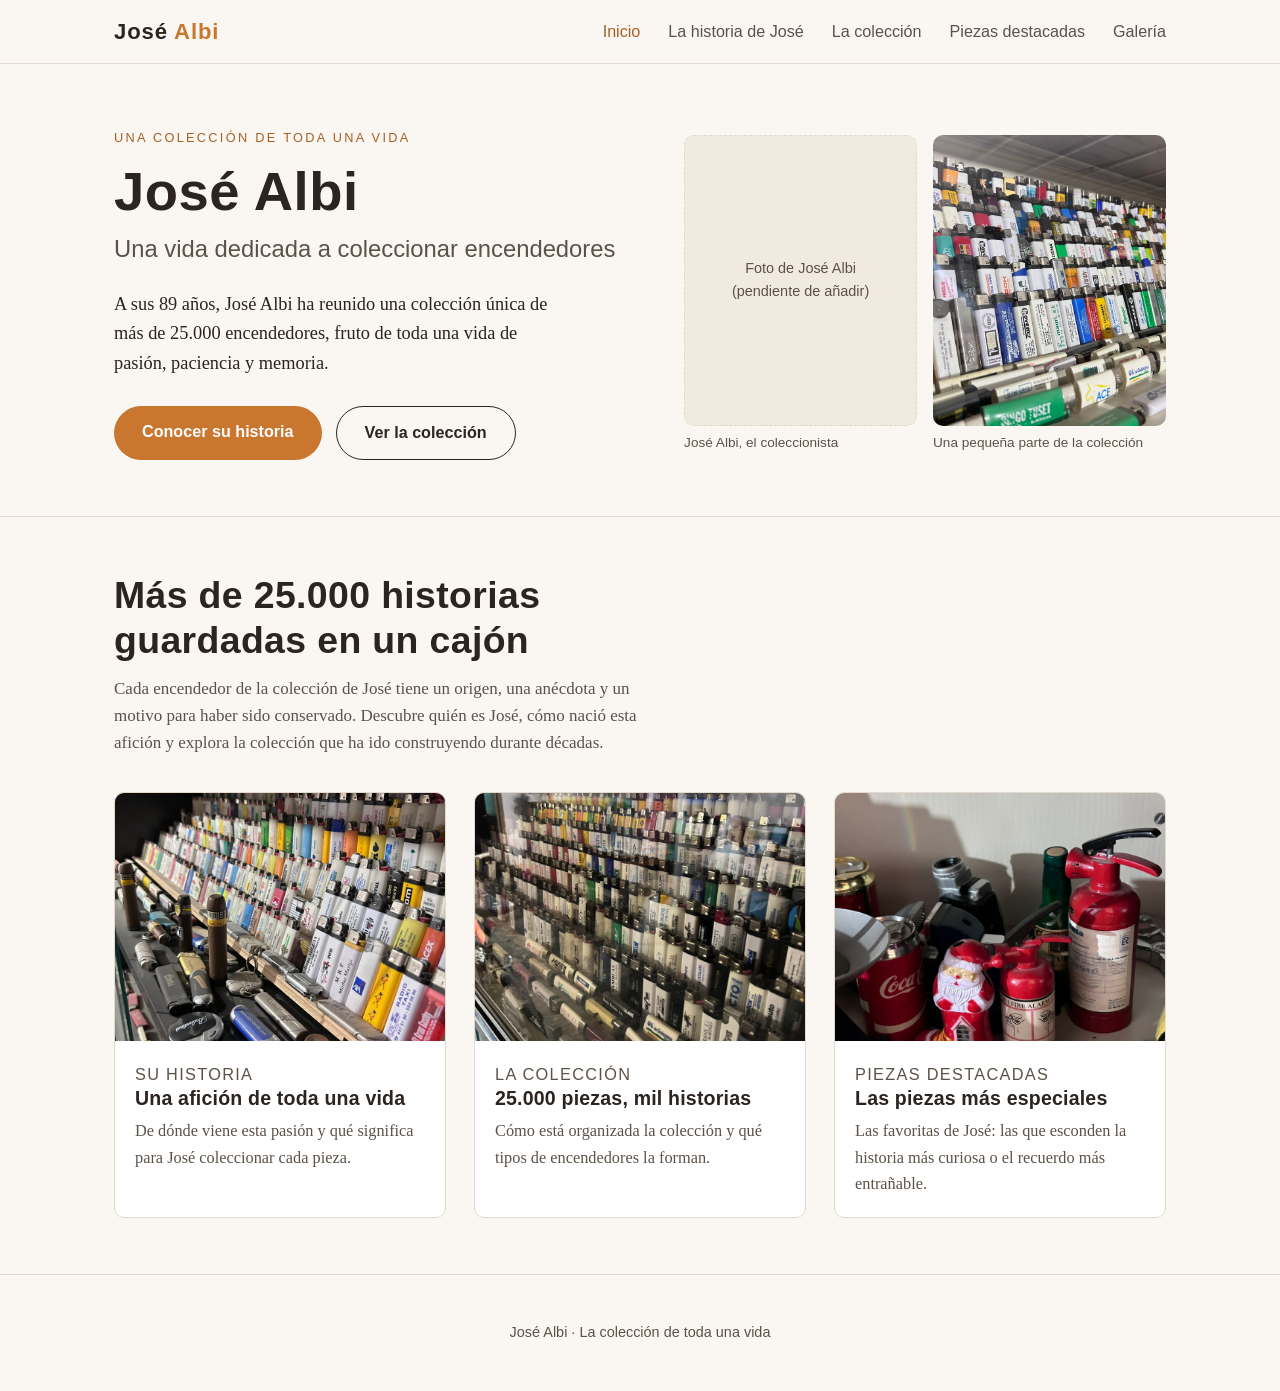
==== index.html @ 5bc04f51 "Primera versión de la web de la colección de José Albi Sitio estático con Inicio, historia, presenta" ====
<!DOCTYPE html>
<html lang="es">
<head>
  <meta charset="UTF-8">
  <meta name="viewport" content="width=device-width, initial-scale=1.0">
  <title>José Albi — Una vida dedicada a coleccionar encendedores</title>
  <link rel="stylesheet" href="css/style.css">
</head>
<body>
  <header class="site-header">
    <div class="container">
      <a class="logo" href="index.html">José <span>Albi</span></a>
      <button class="nav-toggle" aria-label="Abrir menú" aria-expanded="false">☰</button>
      <nav class="main-nav" aria-label="Navegación principal">
        <ul>
          <li><a href="index.html" aria-current="page">Inicio</a></li>
          <li><a href="historia.html">La historia de José</a></li>
          <li><a href="coleccion.html">La colección</a></li>
          <li><a href="destacadas.html">Piezas destacadas</a></li>
          <li><a href="galeria.html">Galería</a></li>
        </ul>
      </nav>
    </div>
  </header>

  <main>
    <section class="hero">
      <div class="container hero-grid">
        <div>
          <p class="eyebrow">Una colección de toda una vida</p>
          <h1 class="title">José Albi</h1>
          <p class="subtitle">Una vida dedicada a coleccionar encendedores</p>
          <p class="lead">
            A sus 89 años, José Albi ha reunido una colección única de más de
            25.000 encendedores, fruto de toda una vida de pasión, paciencia
            y memoria.
          </p>
          <div class="cta-group">
            <a class="btn btn-primary" href="historia.html">Conocer su historia</a>
            <a class="btn btn-secondary" href="coleccion.html">Ver la colección</a>
          </div>
        </div>
        <div class="hero-photos">
          <figure>
            <div class="placeholder-photo">Foto de José Albi<br>(pendiente de añadir)</div>
            <figcaption>José Albi, el coleccionista</figcaption>
          </figure>
          <figure>
            <img src="colección/17E8A53F-FF81-4F0A-8305-0D11C7539B52_1_102_a.jpeg" alt="Vista general de la colección de encendedores de José Albi, organizada en estanterías">
            <figcaption>Una pequeña parte de la colección</figcaption>
          </figure>
        </div>
      </div>
    </section>

    <section>
      <div class="container">
        <div class="section-head">
          <h2>Más de 25.000 historias guardadas en un cajón</h2>
          <p>
            Cada encendedor de la colección de José tiene un origen, una
            anécdota y un motivo para haber sido conservado. Descubre quién es
            José, cómo nació esta afición y explora la colección que ha ido
            construyendo durante décadas.
          </p>
        </div>
        <div class="grid grid-3">
          <div class="card">
            <img src="colección/AA9E5A08-5421-48D4-BB56-C6C11E9CA771_1_102_a.jpeg" alt="Estantería con encendedores de mesa y piezas variadas">
            <div class="card-body">
              <p class="card-meta">Su historia</p>
              <h3>Una afición de toda una vida</h3>
              <p>De dónde viene esta pasión y qué significa para José coleccionar cada pieza.</p>
            </div>
          </div>
          <div class="card">
            <img src="colección/95B652E9-B0F4-46FE-A92B-D5AFEC277E64_1_102_a.jpeg" alt="Vitrina con cientos de encendedores ordenados por filas">
            <div class="card-body">
              <p class="card-meta">La colección</p>
              <h3>25.000 piezas, mil historias</h3>
              <p>Cómo está organizada la colección y qué tipos de encendedores la forman.</p>
            </div>
          </div>
          <div class="card">
            <img src="colección/F68542F6-E15B-4B4D-825F-082A3F31CDB3_1_102_a.jpeg" alt="Encendedores con formas curiosas, como un extintor en miniatura o un Papá Noel">
            <div class="card-body">
              <p class="card-meta">Piezas destacadas</p>
              <h3>Las piezas más especiales</h3>
              <p>Las favoritas de José: las que esconden la historia más curiosa o el recuerdo más entrañable.</p>
            </div>
          </div>
        </div>
      </div>
    </section>
  </main>

  <footer class="site-footer">
    <div class="container">
      <p>José Albi · La colección de toda una vida</p>
    </div>
  </footer>

  <script src="js/main.js"></script>
</body>
</html>
---- css/style.css ----
/* Jalbi — La colección de José Albi */

:root {
  --color-bg: #faf7f2;
  --color-bg-alt: #f0eadf;
  --color-ink: #2b2420;
  --color-ink-soft: #5b5249;
  --color-accent: #c9762f;
  --color-accent-dark: #a85f22;
  --color-line: #e3dacd;
  --max-width: 1100px;
  --radius: 10px;
  font-size: 17px;
}

* {
  box-sizing: border-box;
}

html {
  scroll-behavior: smooth;
}

body {
  margin: 0;
  font-family: "Georgia", "Iowan Old Style", serif;
  background: var(--color-bg);
  color: var(--color-ink);
  line-height: 1.6;
}

img {
  max-width: 100%;
  display: block;
}

a {
  color: var(--color-accent-dark);
}

h1, h2, h3 {
  font-family: "Helvetica Neue", Arial, sans-serif;
  line-height: 1.2;
  letter-spacing: 0.01em;
  color: var(--color-ink);
}

.container {
  max-width: var(--max-width);
  margin: 0 auto;
  padding: 0 24px;
}

/* Header / navegación */

.site-header {
  position: sticky;
  top: 0;
  z-index: 50;
  background: rgba(250, 247, 242, 0.92);
  backdrop-filter: blur(6px);
  border-bottom: 1px solid var(--color-line);
}

.site-header .container {
  display: flex;
  align-items: center;
  justify-content: space-between;
  padding-top: 14px;
  padding-bottom: 14px;
}

.logo {
  font-family: "Helvetica Neue", Arial, sans-serif;
  font-weight: 700;
  font-size: 1.3rem;
  text-decoration: none;
  color: var(--color-ink);
  letter-spacing: 0.04em;
}

.logo span {
  color: var(--color-accent);
}

.nav-toggle {
  display: none;
  background: none;
  border: 1px solid var(--color-line);
  border-radius: 8px;
  font-size: 1.4rem;
  padding: 6px 12px;
  cursor: pointer;
  color: var(--color-ink);
}

.main-nav ul {
  display: flex;
  gap: 28px;
  list-style: none;
  margin: 0;
  padding: 0;
}

.main-nav a {
  text-decoration: none;
  color: var(--color-ink-soft);
  font-family: "Helvetica Neue", Arial, sans-serif;
  font-size: 0.95rem;
  font-weight: 500;
  transition: color 0.15s ease;
}

.main-nav a:hover,
.main-nav a[aria-current="page"] {
  color: var(--color-accent-dark);
}

/* Hero */

.hero {
  padding: 64px 0 56px;
}

.hero-grid {
  display: grid;
  grid-template-columns: 1.1fr 1fr;
  gap: 40px;
  align-items: center;
}

.hero-photos {
  display: grid;
  grid-template-columns: 1fr 1fr;
  gap: 16px;
}

.hero-photos figure {
  margin: 0;
}

.hero-photos img {
  border-radius: var(--radius);
  aspect-ratio: 4 / 5;
  object-fit: cover;
  width: 100%;
}

.hero-photos figcaption {
  margin-top: 6px;
  font-size: 0.8rem;
  color: var(--color-ink-soft);
  font-family: "Helvetica Neue", Arial, sans-serif;
}

.placeholder-photo {
  display: flex;
  align-items: center;
  justify-content: center;
  text-align: center;
  background: var(--color-bg-alt);
  border: 1px dashed var(--color-line);
  border-radius: var(--radius);
  aspect-ratio: 4 / 5;
  color: var(--color-ink-soft);
  font-family: "Helvetica Neue", Arial, sans-serif;
  font-size: 0.85rem;
  padding: 16px;
}

.eyebrow {
  font-family: "Helvetica Neue", Arial, sans-serif;
  text-transform: uppercase;
  letter-spacing: 0.18em;
  font-size: 0.75rem;
  color: var(--color-accent-dark);
  margin: 0 0 10px;
}

h1.title {
  font-size: clamp(2.2rem, 5vw, 3.2rem);
  margin: 0 0 6px;
}

.subtitle {
  font-size: clamp(1.1rem, 2.4vw, 1.4rem);
  color: var(--color-ink-soft);
  margin: 0 0 22px;
  font-family: "Helvetica Neue", Arial, sans-serif;
  font-weight: 300;
}

.lead {
  font-size: 1.08rem;
  margin: 0 0 28px;
  max-width: 50ch;
}

/* Botones / CTA */

.cta-group {
  display: flex;
  flex-wrap: wrap;
  gap: 14px;
}

.btn {
  display: inline-block;
  font-family: "Helvetica Neue", Arial, sans-serif;
  font-weight: 600;
  font-size: 0.95rem;
  text-decoration: none;
  padding: 13px 28px;
  border-radius: 999px;
  transition: transform 0.15s ease, background 0.15s ease, color 0.15s ease;
}

.btn-primary {
  background: var(--color-accent);
  color: #fff;
}

.btn-primary:hover {
  background: var(--color-accent-dark);
  transform: translateY(-1px);
}

.btn-secondary {
  background: transparent;
  color: var(--color-ink);
  border: 1px solid var(--color-ink);
}

.btn-secondary:hover {
  border-color: var(--color-accent-dark);
  color: var(--color-accent-dark);
  transform: translateY(-1px);
}

/* Secciones generales */

section {
  padding: 56px 0;
}

section + section {
  border-top: 1px solid var(--color-line);
}

.section-head {
  max-width: 64ch;
  margin: 0 0 36px;
}

.section-head h2 {
  font-size: clamp(1.6rem, 3.4vw, 2.2rem);
  margin: 0 0 12px;
}

.section-head p {
  color: var(--color-ink-soft);
  margin: 0;
}

/* Tarjetas / cuadrículas */

.grid {
  display: grid;
  gap: 28px;
}

.grid-3 {
  grid-template-columns: repeat(3, 1fr);
}

.grid-2 {
  grid-template-columns: repeat(2, 1fr);
}

.card {
  background: #fff;
  border: 1px solid var(--color-line);
  border-radius: var(--radius);
  overflow: hidden;
}

.card img {
  width: 100%;
  aspect-ratio: 4 / 3;
  object-fit: cover;
}

.card-body {
  padding: 20px;
}

.card-body h3 {
  margin: 0 0 8px;
  font-size: 1.15rem;
}

.card-body p {
  margin: 0;
  color: var(--color-ink-soft);
  font-size: 0.96rem;
}

.card-meta {
  font-family: "Helvetica Neue", Arial, sans-serif;
  text-transform: uppercase;
  letter-spacing: 0.08em;
  font-size: 0.72rem;
  color: var(--color-accent-dark);
  margin: 0 0 6px;
}

/* Bloques de historia */

.story-block {
  display: grid;
  grid-template-columns: 1fr 1fr;
  gap: 40px;
  align-items: center;
  padding: 36px 0;
}

.story-block:nth-child(even) .story-text {
  order: 2;
}

.story-block img,
.story-block .placeholder-photo {
  border-radius: var(--radius);
  aspect-ratio: 4 / 3;
  object-fit: cover;
  width: 100%;
}

.story-text h3 {
  font-size: 1.4rem;
  margin: 0 0 12px;
}

.story-text p {
  color: var(--color-ink-soft);
  margin: 0 0 12px;
}

/* Cita / texto destacado */

.pull-quote {
  font-family: "Georgia", serif;
  font-style: italic;
  font-size: 1.25rem;
  color: var(--color-ink);
  border-left: 3px solid var(--color-accent);
  padding-left: 22px;
  margin: 32px 0;
  max-width: 60ch;
}

/* Galería */

.filter-bar {
  display: flex;
  flex-wrap: wrap;
  gap: 10px;
  margin-bottom: 32px;
}

.filter-btn {
  font-family: "Helvetica Neue", Arial, sans-serif;
  font-size: 0.88rem;
  font-weight: 500;
  background: #fff;
  border: 1px solid var(--color-line);
  border-radius: 999px;
  padding: 9px 20px;
  cursor: pointer;
  color: var(--color-ink-soft);
  transition: all 0.15s ease;
}

.filter-btn:hover {
  border-color: var(--color-accent);
  color: var(--color-accent-dark);
}

.filter-btn.active {
  background: var(--color-ink);
  border-color: var(--color-ink);
  color: #fff;
}

.gallery-grid {
  display: grid;
  grid-template-columns: repeat(4, 1fr);
  gap: 14px;
}

.gallery-item {
  border: none;
  padding: 0;
  background: none;
  cursor: zoom-in;
  border-radius: 8px;
  overflow: hidden;
  aspect-ratio: 1 / 1;
}

.gallery-item img {
  width: 100%;
  height: 100%;
  object-fit: cover;
  transition: transform 0.25s ease;
}

.gallery-item:hover img {
  transform: scale(1.06);
}

.gallery-item.is-hidden {
  display: none;
}

/* Lightbox */

.lightbox {
  position: fixed;
  inset: 0;
  background: rgba(20, 16, 12, 0.92);
  display: flex;
  align-items: center;
  justify-content: center;
  z-index: 100;
  padding: 24px;
}

.lightbox[hidden] {
  display: none;
}

.lightbox img {
  max-width: 90vw;
  max-height: 85vh;
  border-radius: 6px;
}

.lightbox-close {
  position: absolute;
  top: 24px;
  right: 28px;
  background: none;
  border: none;
  color: #fff;
  font-size: 2rem;
  line-height: 1;
  cursor: pointer;
}

/* Footer */

.site-footer {
  border-top: 1px solid var(--color-line);
  padding: 32px 0;
  text-align: center;
  color: var(--color-ink-soft);
  font-family: "Helvetica Neue", Arial, sans-serif;
  font-size: 0.85rem;
}

/* Responsive */

@media (max-width: 880px) {
  .hero-grid,
  .story-block,
  .story-block:nth-child(even) .story-text {
    grid-template-columns: 1fr;
    order: initial;
  }

  .story-block img,
  .story-block .placeholder-photo {
    order: -1;
  }

  .grid-3 {
    grid-template-columns: repeat(2, 1fr);
  }

  .gallery-grid {
    grid-template-columns: repeat(3, 1fr);
  }
}

@media (max-width: 640px) {
  .nav-toggle {
    display: inline-flex;
  }

  .main-nav {
    display: none;
    width: 100%;
  }

  .main-nav.is-open {
    display: block;
  }

  .site-header .container {
    flex-wrap: wrap;
  }

  .main-nav ul {
    flex-direction: column;
    gap: 4px;
    padding: 14px 0 6px;
  }

  .main-nav a {
    display: block;
    padding: 10px 0;
    border-top: 1px solid var(--color-line);
  }

  .grid-2,
  .grid-3 {
    grid-template-columns: 1fr;
  }

  .gallery-grid {
    grid-template-columns: repeat(2, 1fr);
  }

  .hero-photos {
    grid-template-columns: 1fr 1fr;
  }
}
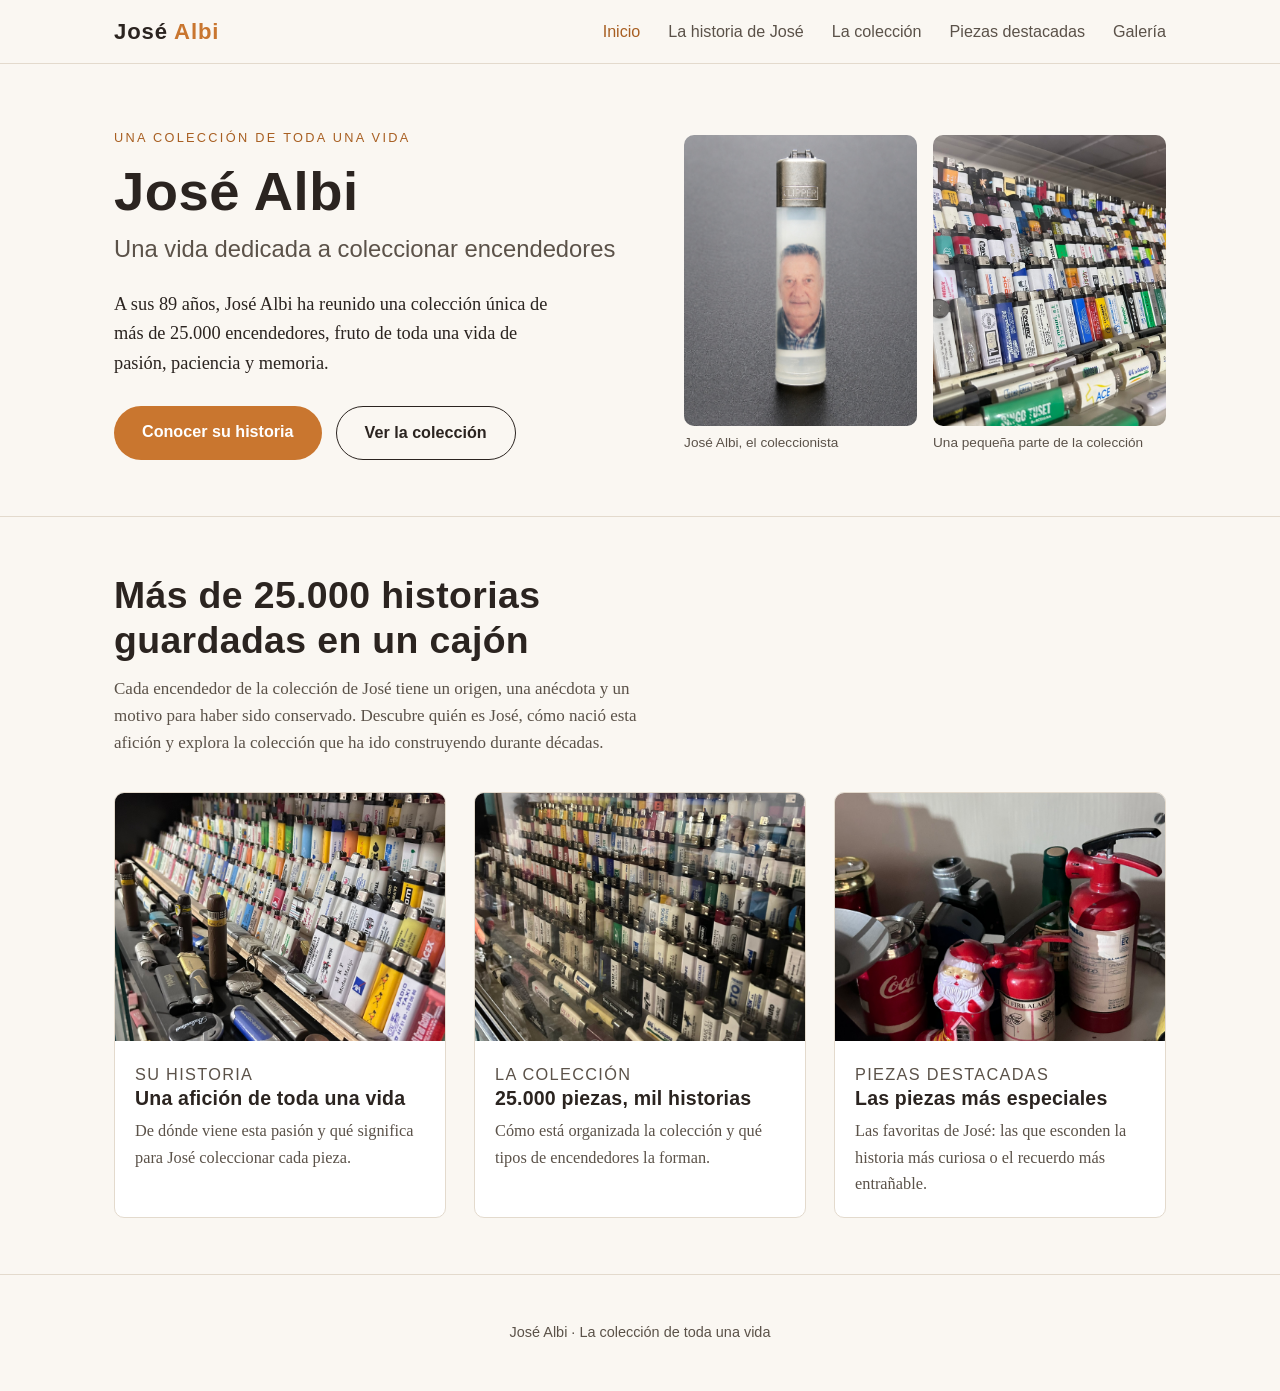
==== commit 99240474: "Añade el retrato de José Albi a la portada" ====
--- a/index.html
+++ b/index.html
@@ -42,7 +42,7 @@
         </div>
         <div class="hero-photos">
           <figure>
-            <div class="placeholder-photo">Foto de José Albi<br>(pendiente de añadir)</div>
+            <img src="colección/jalbi.jpeg" alt="Retrato de José Albi, impreso sobre uno de sus propios encendedores">
             <figcaption>José Albi, el coleccionista</figcaption>
           </figure>
           <figure>
